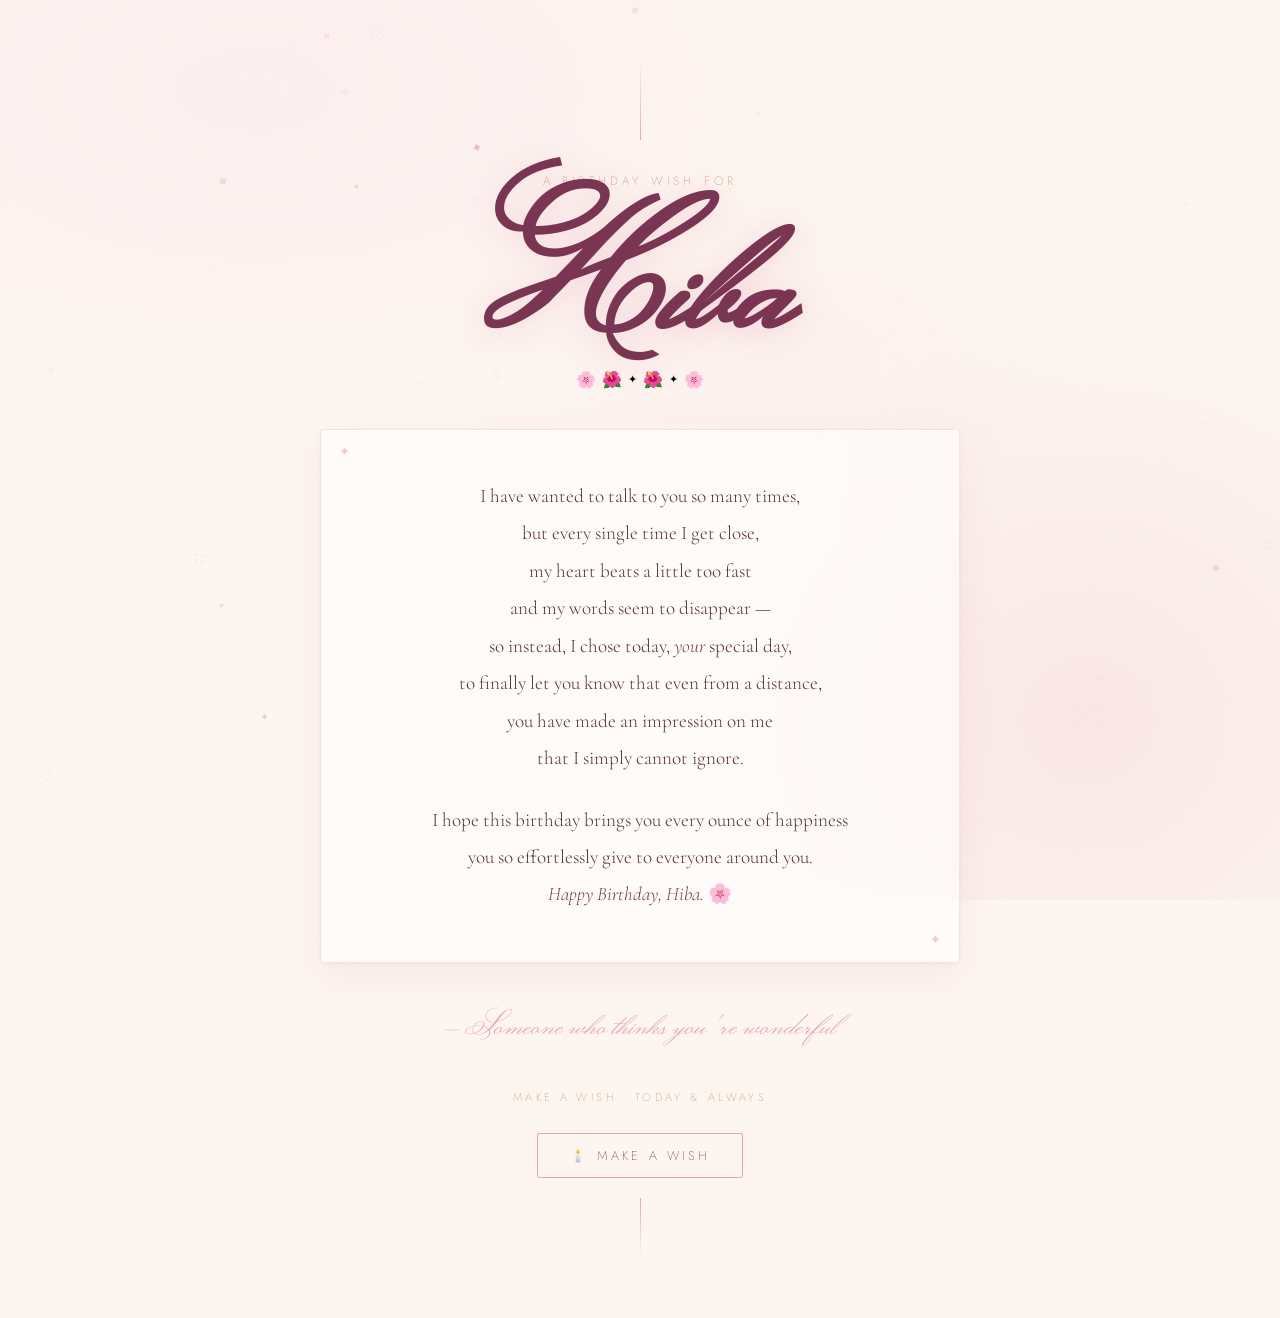
==== index.html @ 1fe87293 "Add files via upload" ====
<!DOCTYPE html>
<html lang="en">
<head>
  <meta charset="UTF-8">
  <link rel="stylesheet" href="style.css">
  <title>Countdown Timer</title>
  <style>
    body {
      font-family: Arial, sans-serif;
      background: #111;
      color: white;
      text-align: center;
      margin-top: 100px;
    }
    #countdown {
      font-size: 50px;
      margin-top: 20px;
    }
  </style>
</head>
<body>


  <div id="countdown">Loading...</div>

  <script>
    // 🔧 SET YOUR DATE & TIME HERE
    const targetDate = new Date("April 4, 2026 00:00:00").getTime();

    // 🔗 SET YOUR REDIRECT LINK HERE
    const redirectURL = "wish.html";

    const countdownElement = document.getElementById("countdown");

    const timer = setInterval(function () {
      const now = new Date().getTime();
      const distance = targetDate - now;

      if (distance <= 0) {
        clearInterval(timer);
       // countdownElement.innerHTML = "Redirecting...";
        
        // 🚀 Redirect when time is up
        window.location.href = redirectURL;
        return;
      }

      const days = Math.floor(distance / (1000 * 60 * 60 * 24));
      const hours = Math.floor((distance / (1000 * 60 * 60)) % 24);
      const minutes = Math.floor((distance / (1000 * 60)) % 60);
      const seconds = Math.floor((distance / 1000) % 60);

      countdownElement.innerHTML =
        days + "d " +
        hours + "h " +
        minutes + "m " +
        seconds + "s ";
    }, 1000);
  </script>

</body>
</html>
---- style.css ----
body {
  margin: 0;
  padding: 0;
  background: black;
  color: white;
  font-family: Arial, sans-serif;

  /* Center everything */
  display: flex;
  justify-content: center;
  align-items: center;
  height: 100vh;
  flex-direction: column;
}

h1 {
  margin-bottom: 20px;
  font-size: 30px;
}

#countdown {
  font-size: 70px;
  font-weight: bold;
  letter-spacing: 3px;
  text-shadow: 0 0 20px rgba(255,255,255,0.8);
}
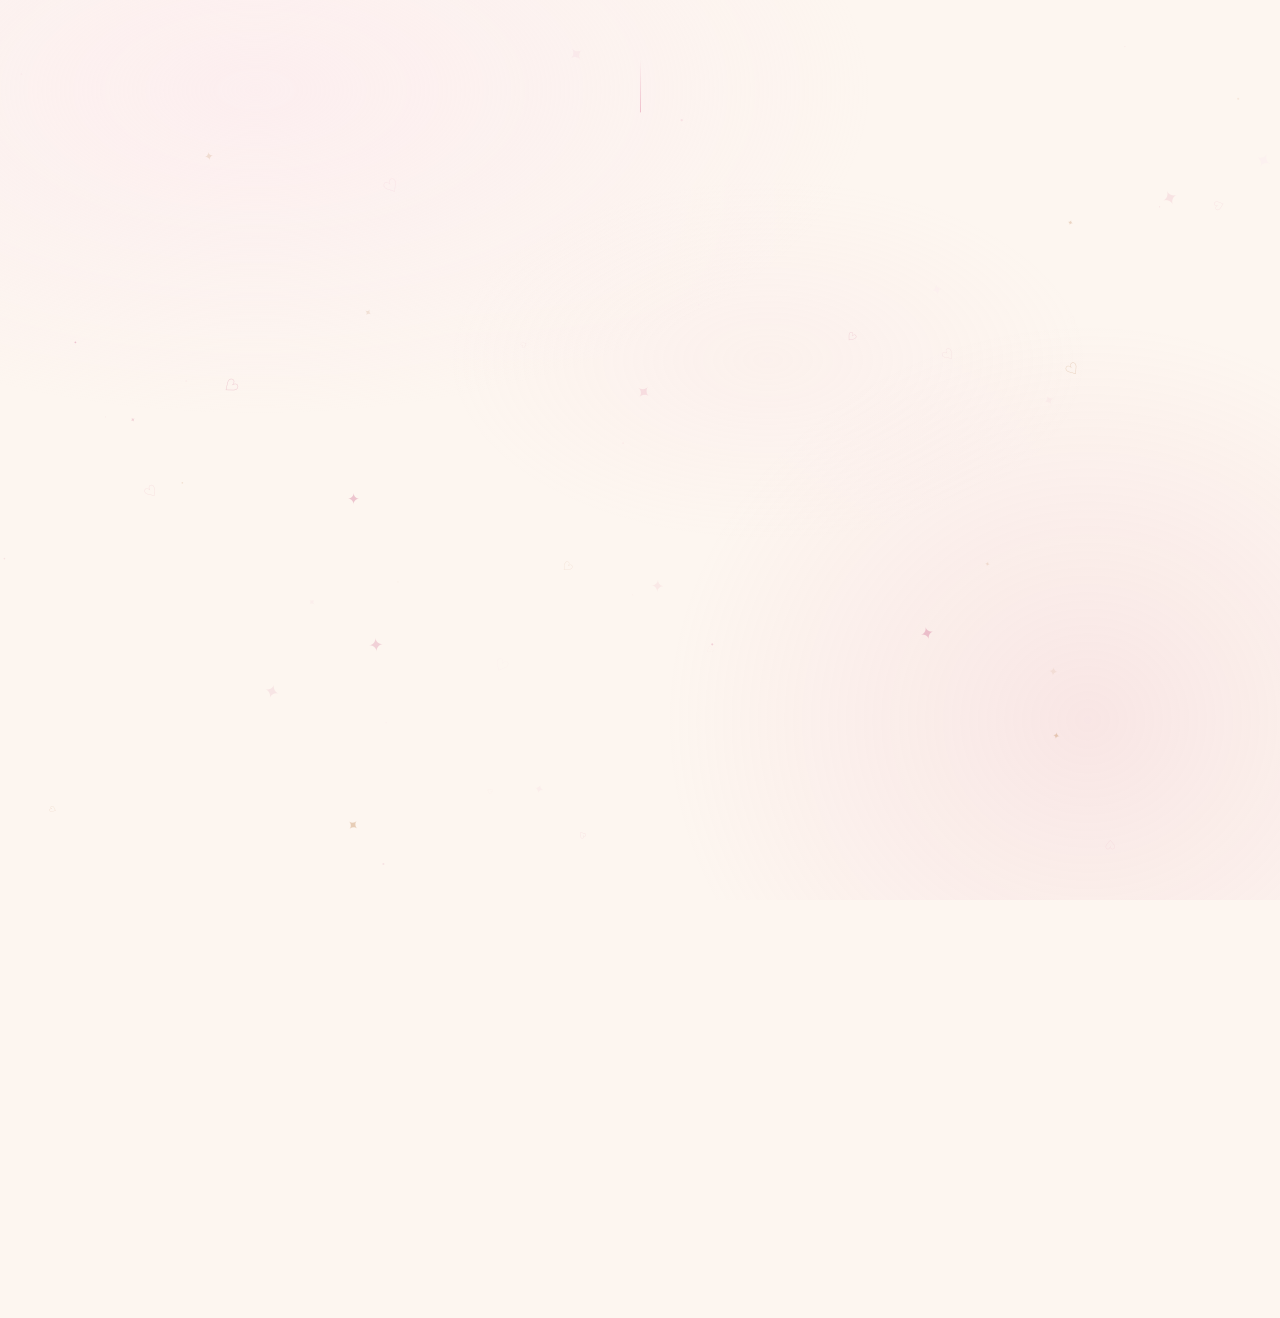
==== commit 29fee6be: "Update index.html" ====
--- a/index.html
+++ b/index.html
@@ -28,7 +28,7 @@
     const targetDate = new Date("April 4, 2026 00:00:00").getTime();
 
     // 🔗 SET YOUR REDIRECT LINK HERE
-    const redirectURL = "wish.html";
+    const redirectURL = "wishhiba.html";
 
     const countdownElement = document.getElementById("countdown");
 
@@ -59,4 +59,4 @@
   </script>
 
 </body>
-</html>+</html>
